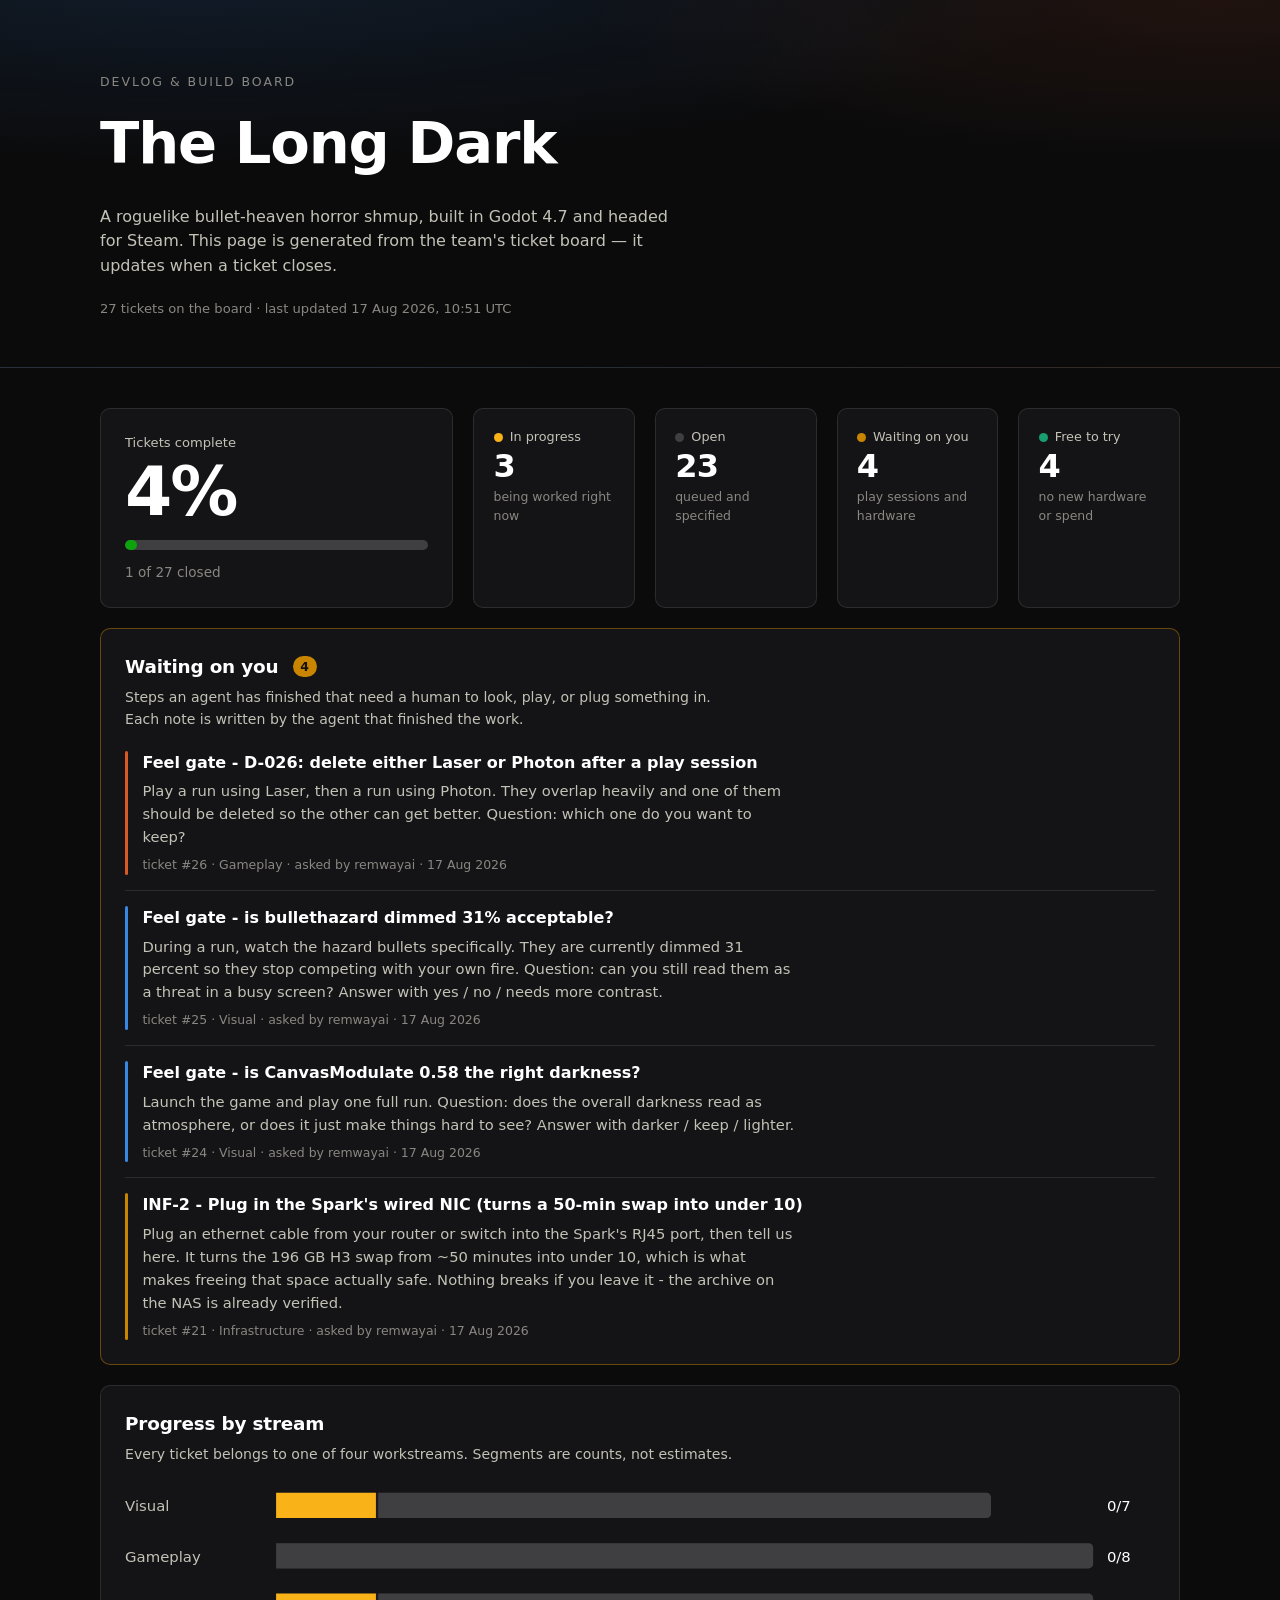
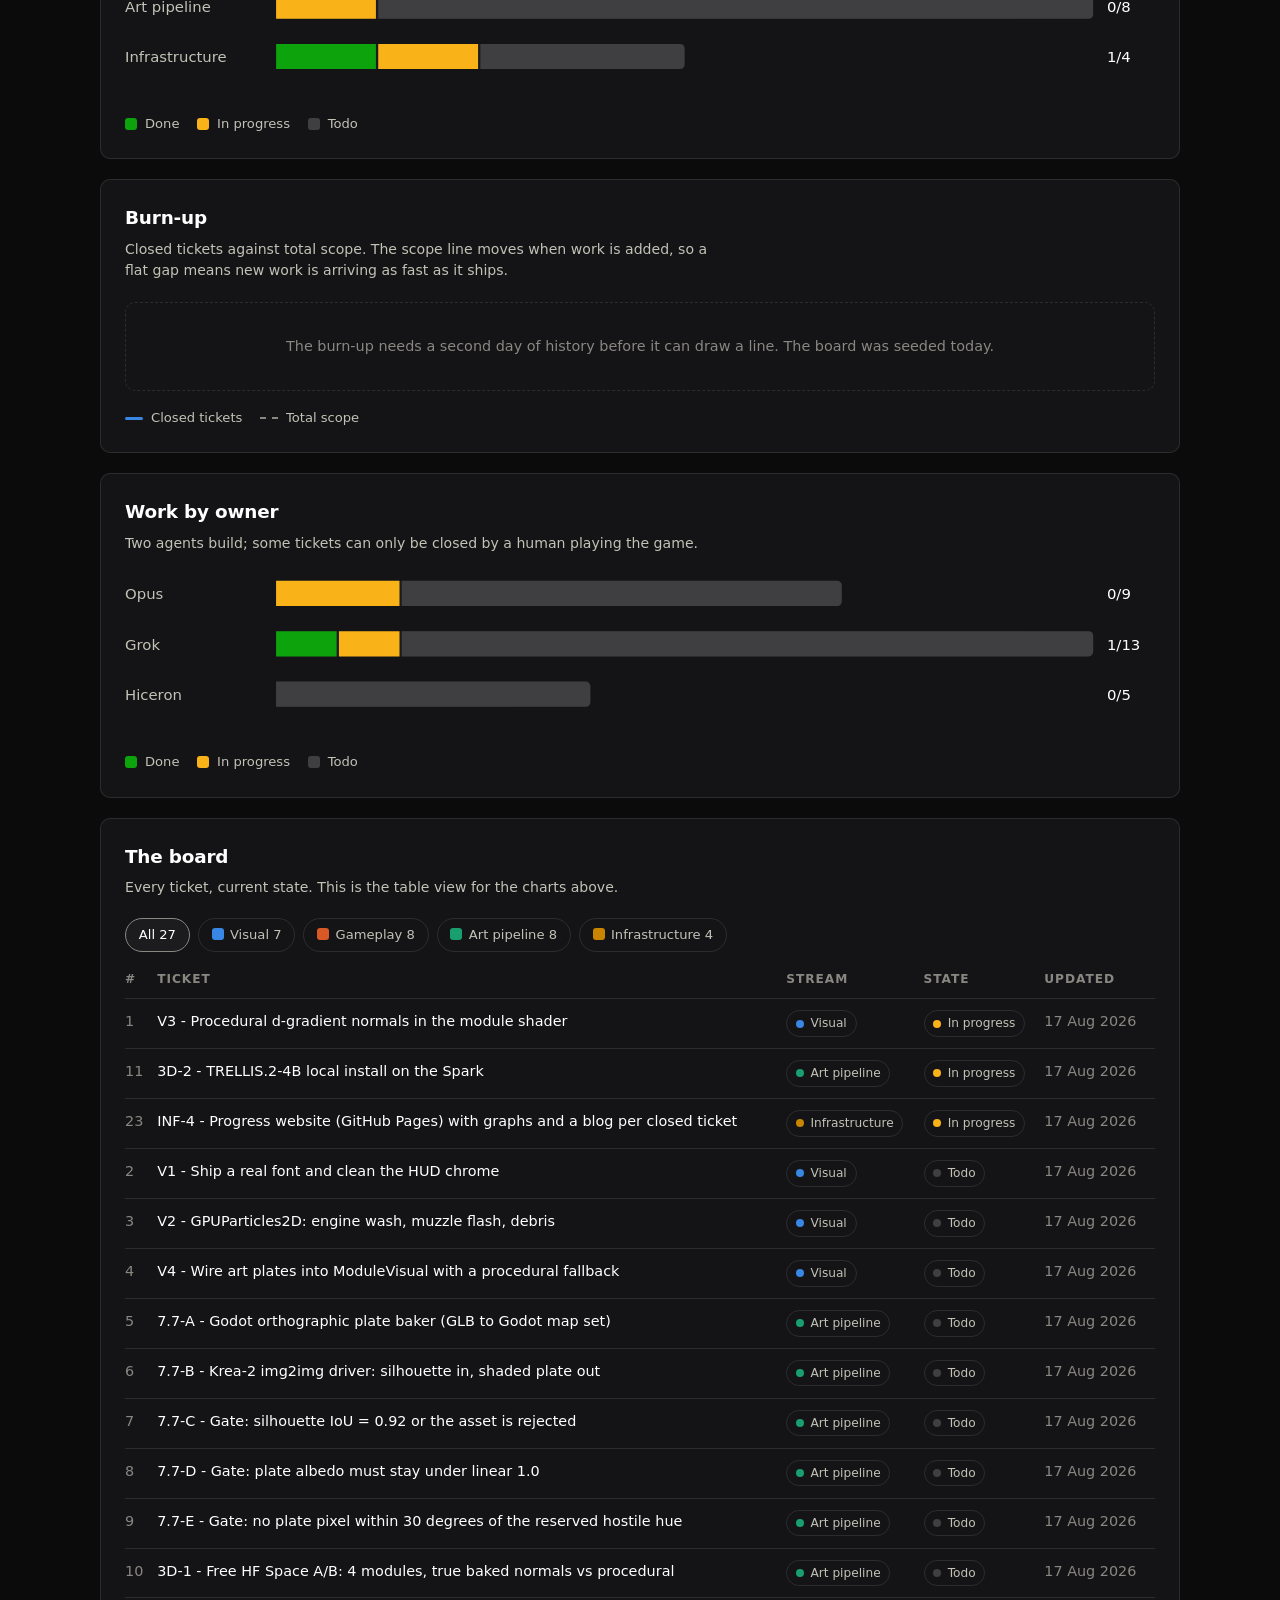
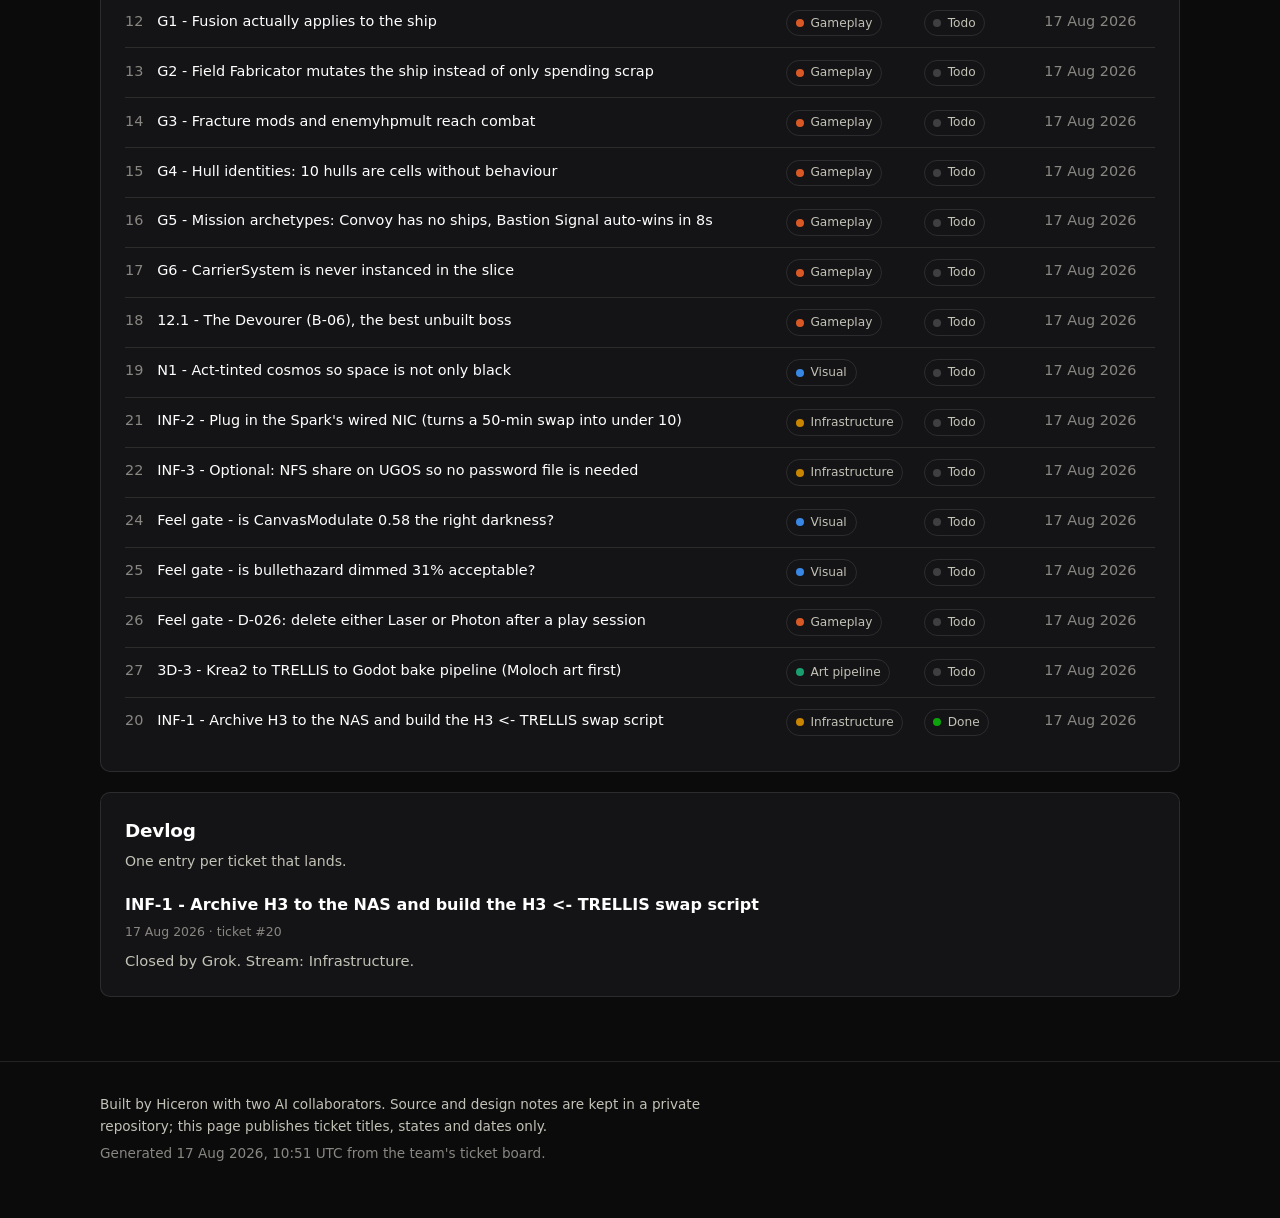
==== index.html @ 2becfe08 "Progress site: board dashboard, playtest inbox, sync tool" ====
<!DOCTYPE html>
<html lang="en" data-theme="dark">
<head>
<meta charset="utf-8">
<meta name="viewport" content="width=device-width, initial-scale=1">
<title>The Long Dark — build progress</title>
<meta name="description" content="Public build progress for The Long Dark, a roguelike bullet-heaven horror shmup made in Godot.">
<meta property="og:title" content="The Long Dark — build progress">
<meta property="og:description" content="Live ticket board, burn-up and devlog for a Godot roguelike bullet-heaven horror shmup.">
<link rel="stylesheet" href="assets/style.css">
</head>
<body>
<a class="skip" href="#board">Skip to the ticket list</a>

<header class="page-head">
  <div class="wrap">
    <p class="eyebrow">Devlog &amp; build board</p>
    <h1>The Long&nbsp;Dark</h1>
    <p class="tagline">A roguelike bullet-heaven horror shmup, built in Godot&nbsp;4.7 and headed for Steam.
      This page is generated from the team's ticket board — it updates when a ticket closes.</p>
    <p class="stamp" id="stamp"></p>
  </div>
</header>

<main class="wrap" id="main">

  <section class="hero-row" aria-labelledby="h-hero">
    <h2 class="sr-only" id="h-hero">Overall progress</h2>
    <div class="hero">
      <p class="hero-label">Tickets complete</p>
      <p class="hero-figure" id="hero-pct">—</p>
      <div class="meter" role="img" id="hero-meter" aria-label="Overall completion">
        <div class="meter-fill" id="hero-fill"></div>
      </div>
      <p class="hero-sub" id="hero-sub"></p>
    </div>
    <div class="tiles" id="tiles"></div>
  </section>

  <section class="panel inbox-panel" id="inbox" aria-labelledby="h-inbox">
    <div class="panel-head">
      <h2 id="h-inbox">Waiting on you <span class="badge" id="inbox-count">0</span></h2>
      <p class="panel-sub">Steps an agent has finished that need a human to look, play, or plug something in.
        Each note is written by the agent that finished the work.</p>
    </div>
    <div id="inbox-list"></div>
  </section>

  <section class="panel" aria-labelledby="h-stream">
    <div class="panel-head">
      <h2 id="h-stream">Progress by stream</h2>
      <p class="panel-sub">Every ticket belongs to one of four workstreams. Segments are counts, not estimates.</p>
    </div>
    <div id="chart-stream" class="chart"></div>
    <div class="legend" id="legend-status"></div>
  </section>

  <section class="panel" aria-labelledby="h-burnup">
    <div class="panel-head">
      <h2 id="h-burnup">Burn-up</h2>
      <p class="panel-sub">Closed tickets against total scope. The scope line moves when work is added, so a flat gap means new work is arriving as fast as it ships.</p>
    </div>
    <div id="chart-burnup" class="chart"></div>
    <div class="legend" id="legend-burnup"></div>
  </section>

  <section class="panel" aria-labelledby="h-owner">
    <div class="panel-head">
      <h2 id="h-owner">Work by owner</h2>
      <p class="panel-sub">Two agents build; some tickets can only be closed by a human playing the game.</p>
    </div>
    <div id="chart-owner" class="chart"></div>
    <div class="legend" id="legend-status-2"></div>
  </section>

  <section class="panel" id="board" aria-labelledby="h-board">
    <div class="panel-head">
      <h2 id="h-board">The board</h2>
      <p class="panel-sub">Every ticket, current state. This is the table view for the charts above.</p>
    </div>
    <div class="filters" id="filters" role="group" aria-label="Filter tickets by stream"></div>
    <div id="table" class="table-wrap"></div>
  </section>

  <section class="panel" aria-labelledby="h-devlog">
    <div class="panel-head">
      <h2 id="h-devlog">Devlog</h2>
      <p class="panel-sub">One entry per ticket that lands.</p>
    </div>
    <div id="devlog"></div>
  </section>

</main>

<footer class="page-foot">
  <div class="wrap">
    <p>Built by Hiceron with two AI collaborators. Source and design notes are kept in a private repository;
       this page publishes ticket titles, states and dates only.</p>
    <p class="muted" id="foot-stamp"></p>
  </div>
</footer>

<div class="tooltip" id="tooltip" role="status" aria-live="polite"></div>
<script src="assets/app.js"></script>
</body>
</html>
---- assets/style.css ----
/* The Long Dark — progress site.
   Dark-only by design: the game is a horror shmup and the page is its devlog.
   Every categorical hue below is the dataviz dark step, validated against the
   #141416 chart surface (lightness band, chroma floor, CVD separation,
   normal-vision floor, contrast — all PASS). Do not substitute by eye. */

:root {
  color-scheme: dark;

  /* surfaces */
  --plane:        #0b0b0c;
  --surface-1:    #141416;
  --surface-2:    #1c1c1f;

  /* ink */
  --text-primary:   #ffffff;
  --text-secondary: #c3c2b7;
  --text-muted:     #898781;

  /* chrome */
  --grid:     #2c2c2a;
  --axis:     #383835;
  --hairline: rgba(255, 255, 255, 0.10);

  /* categorical — dark steps, fixed order, never cycled */
  --series-1: #3987e5;  /* visual   */
  --series-2: #d95926;  /* gameplay */
  --series-3: #199e70;  /* pipeline */
  --series-4: #c98500;  /* infra    */

  /* state — reserved, never reused as a series */
  --state-done:     #0ca30c;
  --state-progress: #fab219;
  --state-todo:     #3f3f42;

  --r: 10px;
  --sans: system-ui, -apple-system, "Segoe UI", sans-serif;
}

* { box-sizing: border-box; }

html { -webkit-text-size-adjust: 100%; }

body {
  margin: 0;
  background: var(--plane);
  color: var(--text-primary);
  font-family: var(--sans);
  font-size: 16px;
  line-height: 1.55;
}

.wrap { width: min(1080px, 100% - 2.5rem); margin-inline: auto; }

.sr-only {
  position: absolute; width: 1px; height: 1px; padding: 0; margin: -1px;
  overflow: hidden; clip: rect(0 0 0 0); white-space: nowrap; border: 0;
}

.skip {
  position: absolute; left: -999px; top: 0; z-index: 10;
  background: var(--surface-2); color: var(--text-primary);
  padding: .6rem 1rem; border-radius: 0 0 var(--r) 0;
}
.skip:focus { left: 0; }

/* ---------- header ---------- */

.page-head {
  padding: 4.5rem 0 3rem;
  border-bottom: 1px solid var(--hairline);
  background:
    radial-gradient(120% 90% at 15% -10%, rgba(57, 135, 229, 0.14), transparent 60%),
    radial-gradient(90% 80% at 95% 0%, rgba(217, 89, 38, 0.10), transparent 55%);
}

.eyebrow {
  margin: 0 0 .5rem;
  font-size: .78rem;
  letter-spacing: .16em;
  text-transform: uppercase;
  color: var(--text-muted);
}

.page-head h1 {
  margin: 0;
  font-size: clamp(2.4rem, 7vw, 3.6rem);
  font-weight: 650;
  letter-spacing: -0.02em;
}

.tagline {
  margin: 1rem 0 0;
  max-width: 58ch;
  color: var(--text-secondary);
}

.stamp { margin: 1.25rem 0 0; font-size: .82rem; color: var(--text-muted); }

/* ---------- hero + tiles ---------- */

main { padding: 2.5rem 0 4rem; display: grid; gap: 1.25rem; }

.hero-row {
  display: grid;
  grid-template-columns: minmax(240px, 1fr) 2fr;
  gap: 1.25rem;
}
@media (max-width: 760px) { .hero-row { grid-template-columns: 1fr; } }

.hero, .panel, .tile {
  background: var(--surface-1);
  border: 1px solid var(--hairline);
  border-radius: var(--r);
}

.hero { padding: 1.5rem; display: flex; flex-direction: column; justify-content: center; }
.hero-label { margin: 0; font-size: .82rem; color: var(--text-secondary); }
.hero-figure {
  margin: .25rem 0 .9rem;
  font-size: clamp(3rem, 9vw, 4.25rem);
  font-weight: 650;
  line-height: 1;
  letter-spacing: -0.03em;
}
.hero-sub { margin: .75rem 0 0; font-size: .85rem; color: var(--text-muted); }

.meter {
  height: 10px; border-radius: 999px;
  background: var(--state-todo);
  overflow: hidden;
}
.meter-fill { height: 100%; width: 0; background: var(--state-done); border-radius: 999px; transition: width .6s ease; }

.tiles { display: grid; grid-template-columns: repeat(auto-fit, minmax(150px, 1fr)); gap: 1.25rem; }
.tile { padding: 1.1rem 1.2rem; display: flex; flex-direction: column; gap: .15rem; }
.tile-label { font-size: .8rem; color: var(--text-secondary); }
.tile-value { font-size: 2rem; font-weight: 650; line-height: 1.1; letter-spacing: -0.02em; }
.tile-note { font-size: .78rem; color: var(--text-muted); }
.tile-dot { width: 9px; height: 9px; border-radius: 50%; display: inline-block; margin-right: .45rem; vertical-align: middle; }

/* ---------- panels ---------- */

.panel { padding: 1.5rem; }
.panel-head { margin-bottom: 1.25rem; }
.panel h2 { margin: 0; font-size: 1.15rem; font-weight: 620; letter-spacing: -0.01em; }
.panel-sub { margin: .35rem 0 0; max-width: 68ch; font-size: .88rem; color: var(--text-secondary); }

.chart svg { display: block; width: 100%; height: auto; overflow: visible; }
.chart text { font-family: var(--sans); }

.empty {
  padding: 2rem 1rem;
  text-align: center;
  color: var(--text-muted);
  font-size: .9rem;
  border: 1px dashed var(--grid);
  border-radius: var(--r);
}

/* ---------- legend ---------- */

.legend { display: flex; flex-wrap: wrap; gap: 1.1rem; margin-top: 1.1rem; }
.legend-item { display: inline-flex; align-items: center; gap: .5rem; font-size: .82rem; color: var(--text-secondary); }
.legend-swatch { width: 12px; height: 12px; border-radius: 3px; flex: none; }
.legend-swatch.line { height: 3px; width: 18px; border-radius: 2px; }
.legend-swatch.dash { height: 0; width: 18px; border-top: 2px dashed currentColor; border-radius: 0; }

/* ---------- filters ---------- */

.filters { display: flex; flex-wrap: wrap; gap: .5rem; margin-bottom: 1.1rem; }
.chip-btn {
  font: inherit; font-size: .82rem;
  padding: .35rem .8rem;
  border-radius: 999px;
  border: 1px solid var(--hairline);
  background: transparent;
  color: var(--text-secondary);
  cursor: pointer;
}
.chip-btn:hover { background: var(--surface-2); color: var(--text-primary); }
.chip-btn[aria-pressed="true"] { background: var(--surface-2); color: var(--text-primary); border-color: var(--text-muted); }
.chip-btn .legend-swatch { margin-right: .4rem; vertical-align: -1px; display: inline-block; }

/* ---------- table ---------- */

.table-wrap { overflow-x: auto; }
table { width: 100%; border-collapse: collapse; font-size: .9rem; }
thead th {
  text-align: left; font-weight: 550; font-size: .76rem;
  letter-spacing: .08em; text-transform: uppercase; color: var(--text-muted);
  padding: 0 .75rem .6rem 0; border-bottom: 1px solid var(--grid);
}
tbody td { padding: .7rem .75rem .7rem 0; border-bottom: 1px solid var(--grid); vertical-align: top; }
tbody tr:last-child td { border-bottom: 0; }
td.num { color: var(--text-muted); font-variant-numeric: tabular-nums; white-space: nowrap; }
td.title { color: var(--text-primary); }
td.when { color: var(--text-muted); font-variant-numeric: tabular-nums; white-space: nowrap; }

.chip {
  display: inline-flex; align-items: center; gap: .4rem;
  font-size: .76rem; white-space: nowrap;
  padding: .18rem .55rem; border-radius: 999px;
  border: 1px solid var(--hairline); color: var(--text-secondary);
}
.chip .legend-swatch { width: 8px; height: 8px; border-radius: 50%; }

/* ---------- inbox ---------- */

.inbox-panel { border-color: rgba(201, 133, 0, .45); }
.inbox-panel[data-quiet="1"] { border-color: var(--hairline); }

.badge {
  display: inline-block; margin-left: .5rem; vertical-align: 2px;
  min-width: 1.5rem; padding: .05rem .45rem;
  border-radius: 999px; background: var(--series-4); color: #14100a;
  font-size: .78rem; font-weight: 650; text-align: center;
  font-variant-numeric: tabular-nums;
}
.inbox-panel[data-quiet="1"] .badge { background: var(--state-todo); color: var(--text-secondary); }

.ask { display: flex; gap: .9rem; padding: .95rem 0; border-bottom: 1px solid var(--grid); }
.ask:first-child { padding-top: 0; }
.ask:last-child { border-bottom: 0; padding-bottom: 0; }
.ask-rail { flex: none; width: 3px; border-radius: 2px; }
.ask-body { min-width: 0; }
.ask h3 { margin: 0 0 .3rem; font-size: 1rem; font-weight: 600; }
.ask-text { margin: 0; color: var(--text-secondary); font-size: .92rem; max-width: 70ch; }
.ask-meta { margin: .4rem 0 0; font-size: .78rem; color: var(--text-muted); font-variant-numeric: tabular-nums; }

/* ---------- devlog ---------- */

.entry { padding: 1.1rem 0; border-bottom: 1px solid var(--grid); }
.entry:first-child { padding-top: 0; }
.entry:last-child { border-bottom: 0; padding-bottom: 0; }
.entry h3 { margin: 0 0 .3rem; font-size: 1rem; font-weight: 600; }
.entry-meta { margin: 0 0 .5rem; font-size: .78rem; color: var(--text-muted); font-variant-numeric: tabular-nums; }
.entry p.note { margin: 0; color: var(--text-secondary); font-size: .92rem; max-width: 70ch; }

/* ---------- tooltip ---------- */

.tooltip {
  position: fixed; z-index: 20; pointer-events: none;
  opacity: 0; transition: opacity .12s ease;
  background: var(--surface-2);
  border: 1px solid var(--hairline);
  border-radius: 8px;
  padding: .5rem .7rem;
  font-size: .8rem; line-height: 1.45;
  color: var(--text-primary);
  box-shadow: 0 8px 24px rgba(0, 0, 0, .55);
  max-width: 260px;
}
.tooltip[data-show="1"] { opacity: 1; }
.tooltip .t-title { font-weight: 600; }
.tooltip .t-row { color: var(--text-secondary); }

/* ---------- footer ---------- */

.page-foot {
  border-top: 1px solid var(--hairline);
  padding: 2rem 0 3rem;
  font-size: .85rem;
  color: var(--text-secondary);
}
.page-foot p { margin: 0 0 .4rem; max-width: 70ch; }
.page-foot .muted { color: var(--text-muted); }

@media (prefers-reduced-motion: reduce) {
  * { transition: none !important; }
}

@media print {
  body { background: #fff; color: #000; }
  .panel, .hero, .tile { border-color: #999; background: #fff; }
}
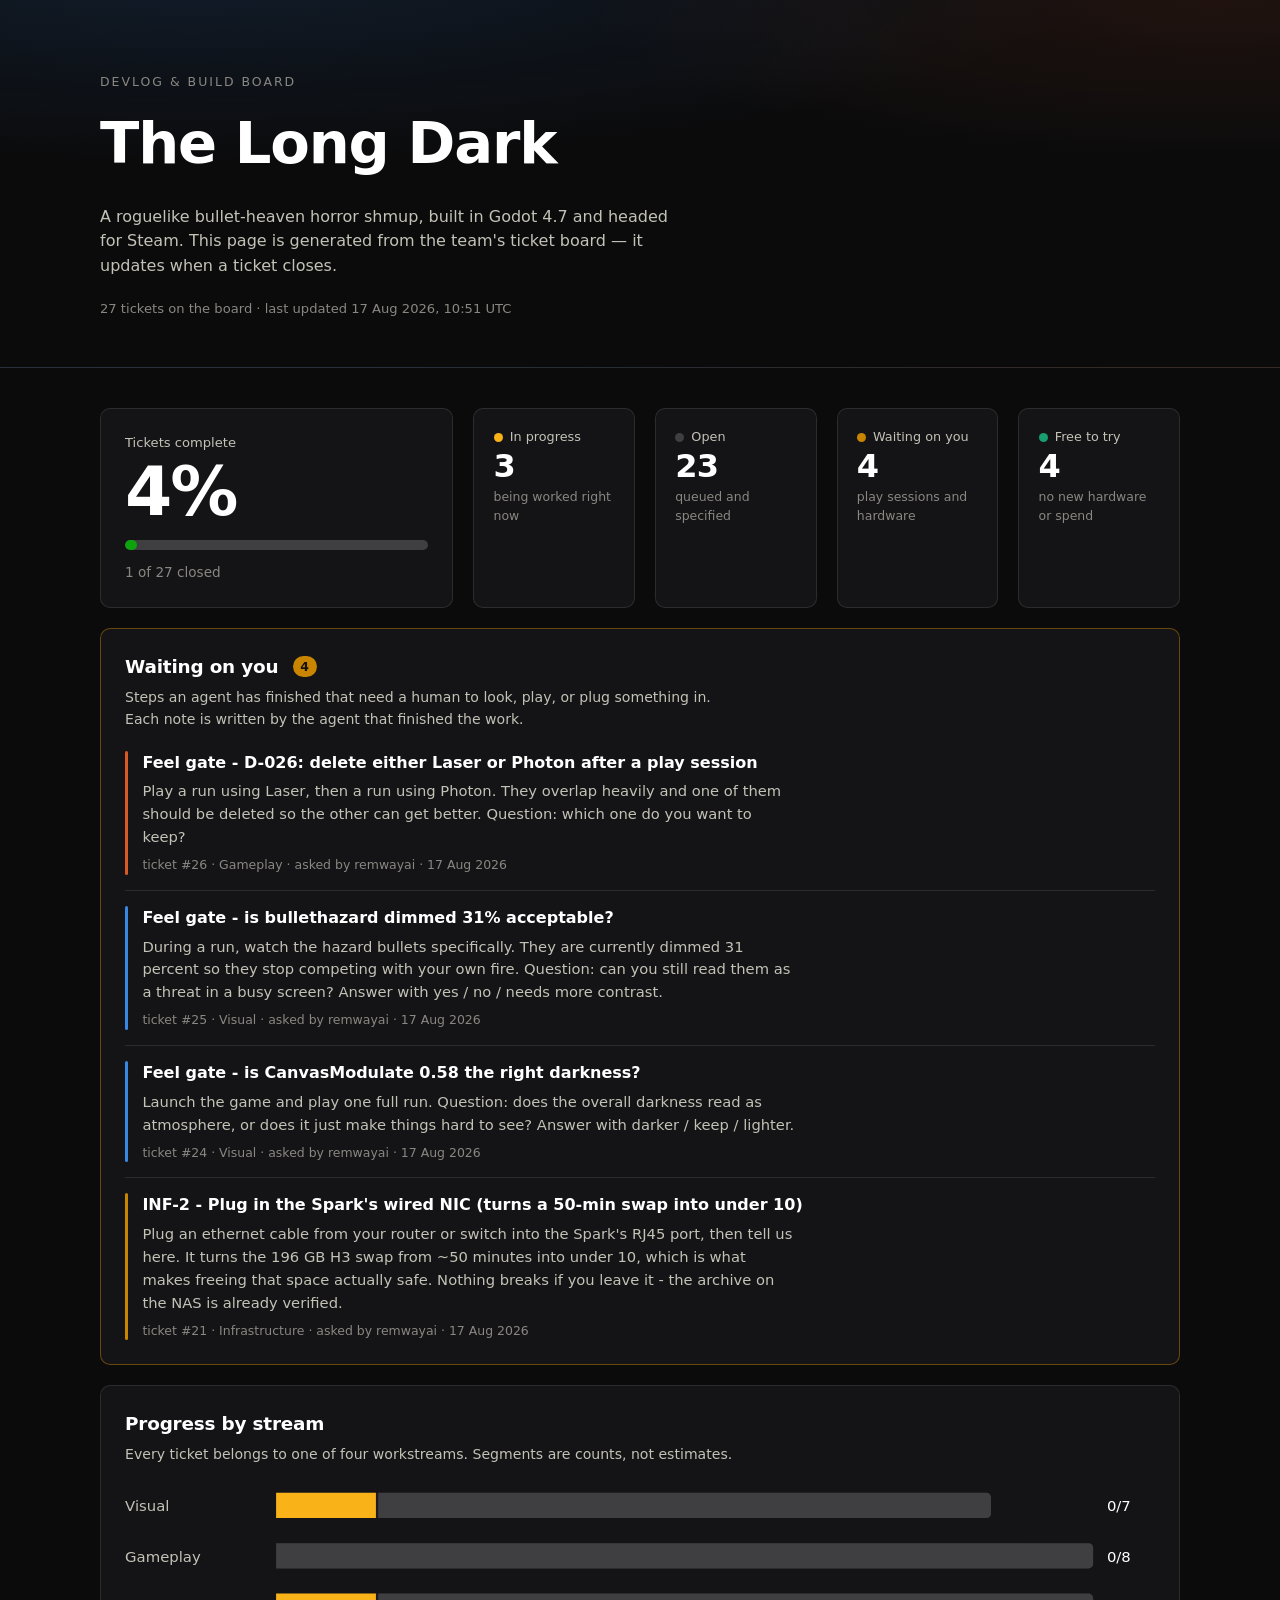
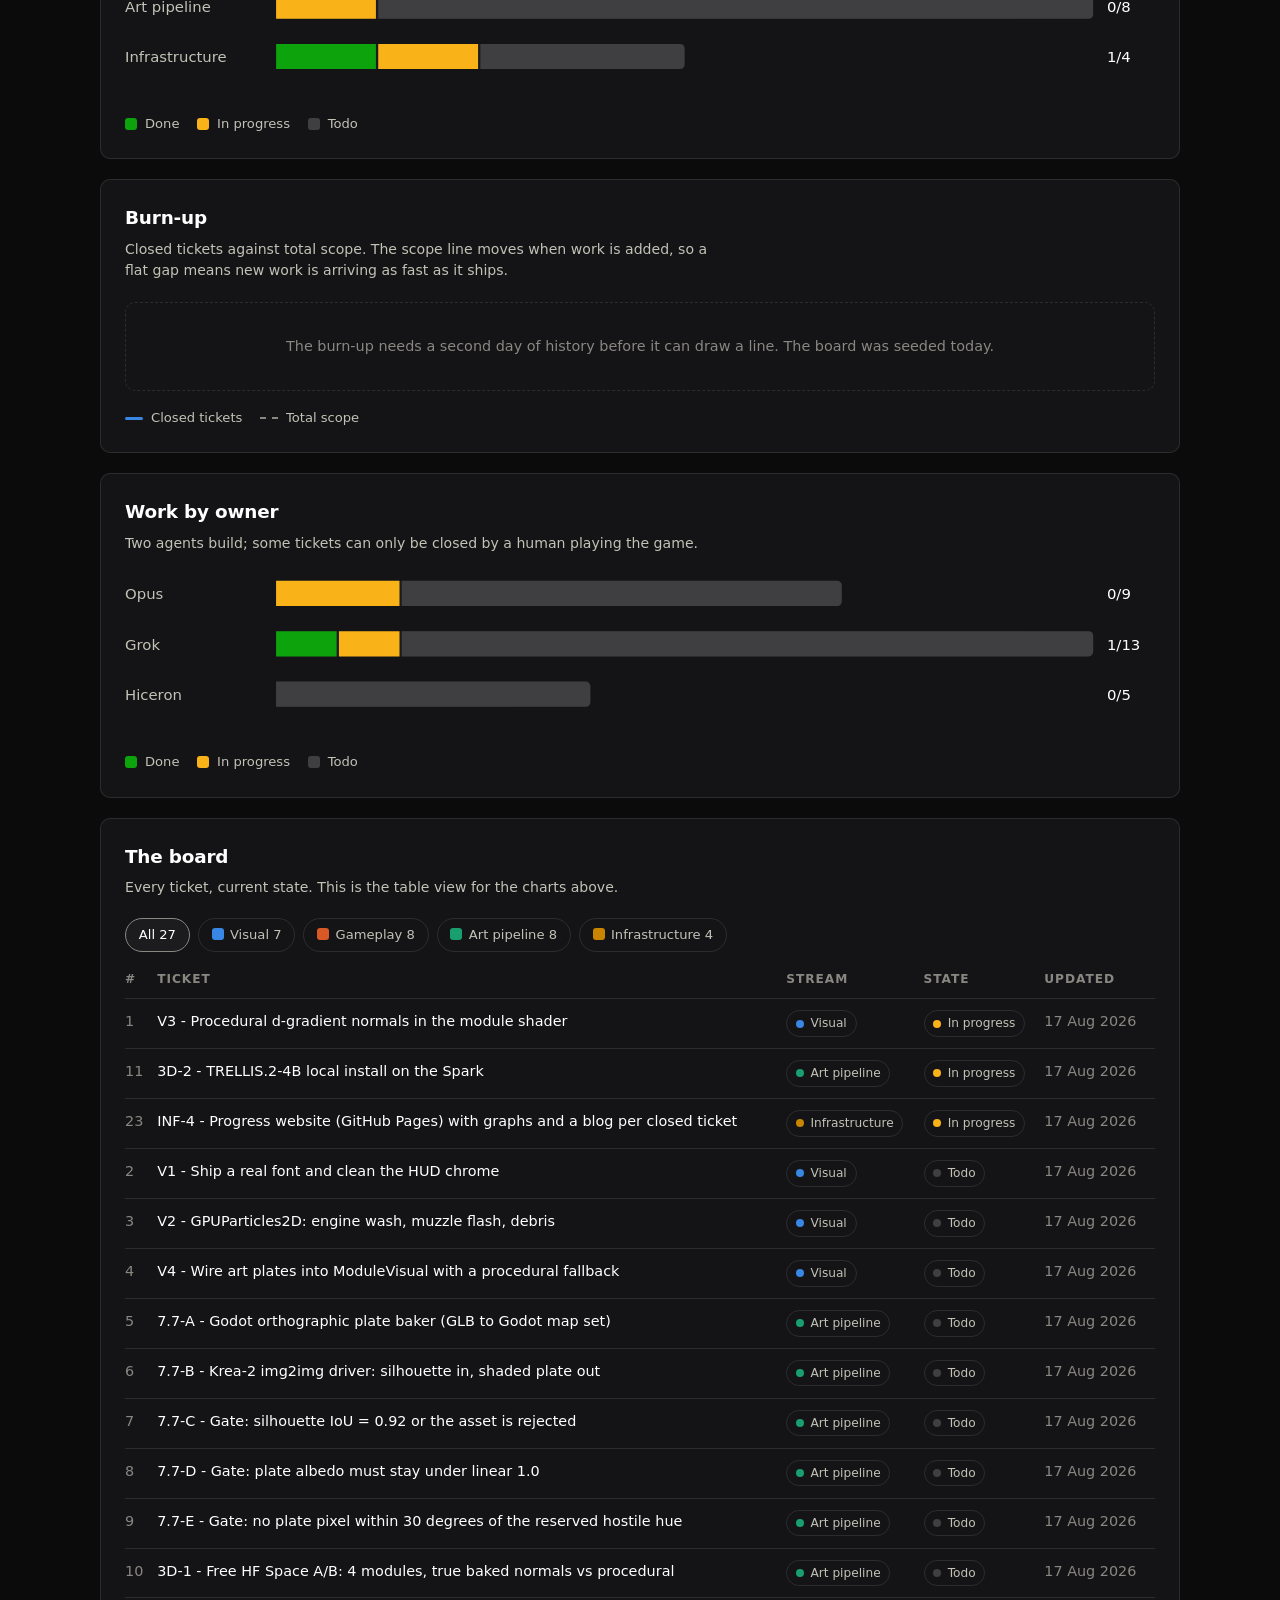
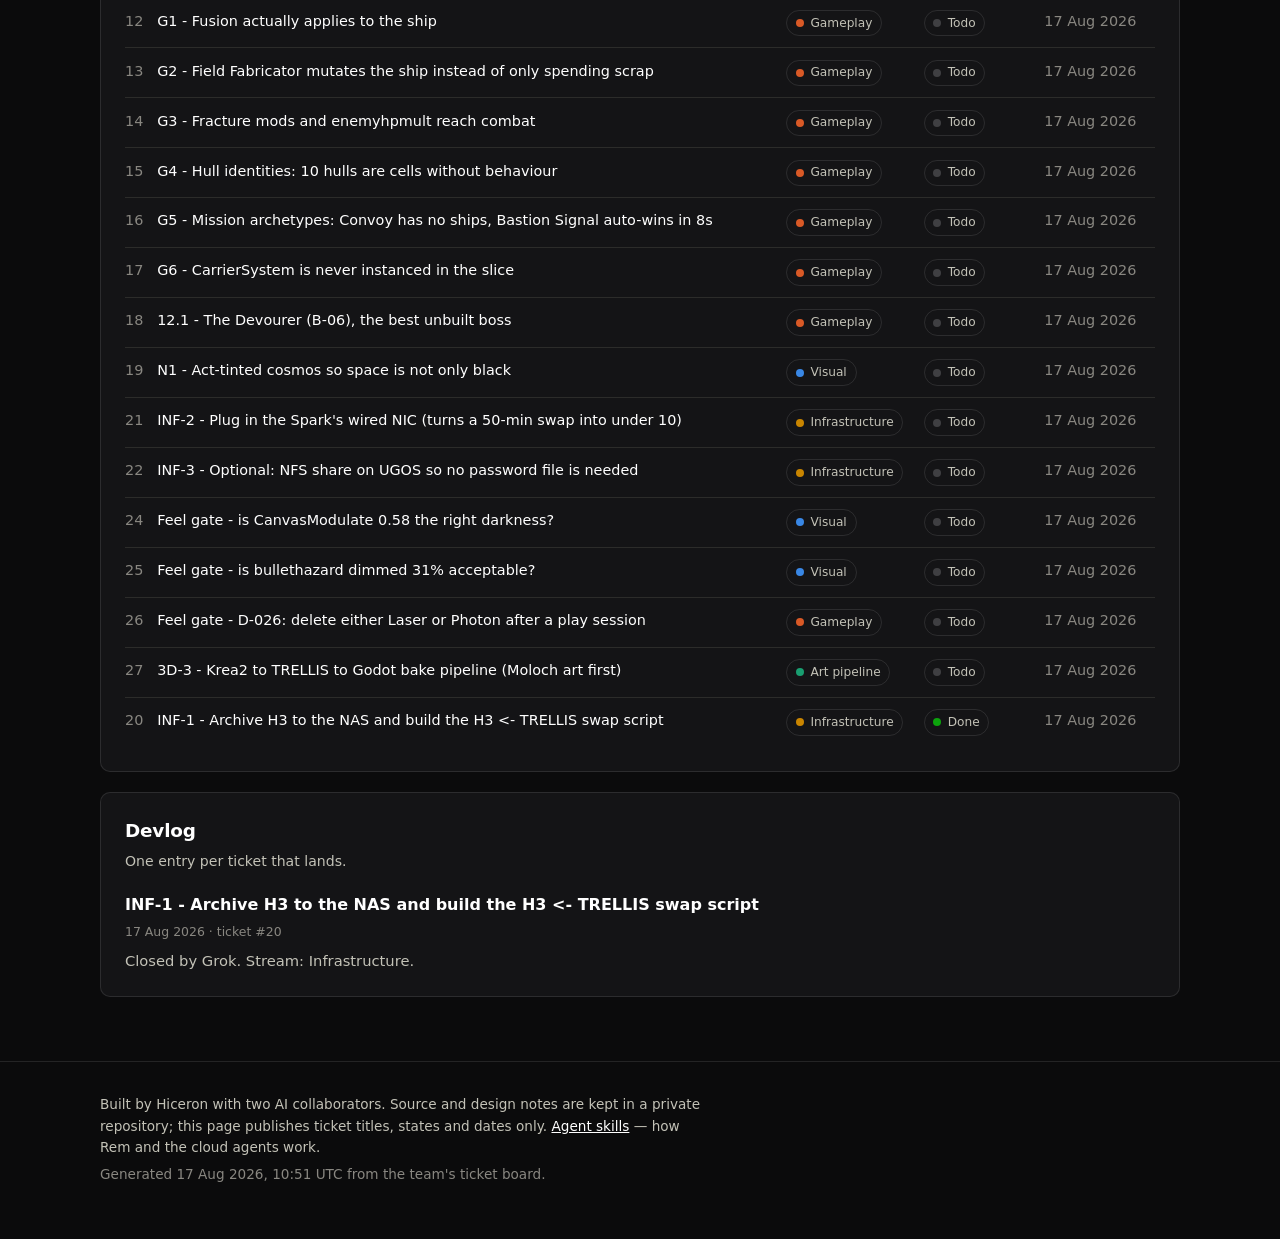
==== commit 3f34539d: "Add public agent-skills catalog (titles only) Co-authored-by: Your Name <your-email@example.com> Sig" ====
--- a/index.html
+++ b/index.html
@@ -95,7 +95,8 @@
 <footer class="page-foot">
   <div class="wrap">
     <p>Built by Hiceron with two AI collaborators. Source and design notes are kept in a private repository;
-       this page publishes ticket titles, states and dates only.</p>
+       this page publishes ticket titles, states and dates only.
+       <a href="./skills.html">Agent skills</a> — how Rem and the cloud agents work.</p>
     <p class="muted" id="foot-stamp"></p>
   </div>
 </footer>
--- a/assets/style.css
+++ b/assets/style.css
@@ -265,6 +265,19 @@
 }
 .page-foot p { margin: 0 0 .4rem; max-width: 70ch; }
 .page-foot .muted { color: var(--text-muted); }
+.page-foot a { color: var(--text-primary); }
+
+.skill-list { display: grid; gap: 1rem; }
+.skill-card {
+  padding: 1.1rem 1.2rem;
+  border: 1px solid var(--hairline);
+  border-radius: var(--r);
+  background: var(--surface-2);
+}
+.skill-card h3 { margin: 0 0 .25rem; font-size: 1.05rem; }
+.skill-who { margin: 0 0 .5rem; font-size: .8rem; color: var(--text-muted); letter-spacing: .04em; text-transform: uppercase; }
+.skill-card p { margin: 0; color: var(--text-secondary); }
+.page-head a { color: var(--text-secondary); }
 
 @media (prefers-reduced-motion: reduce) {
   * { transition: none !important; }
